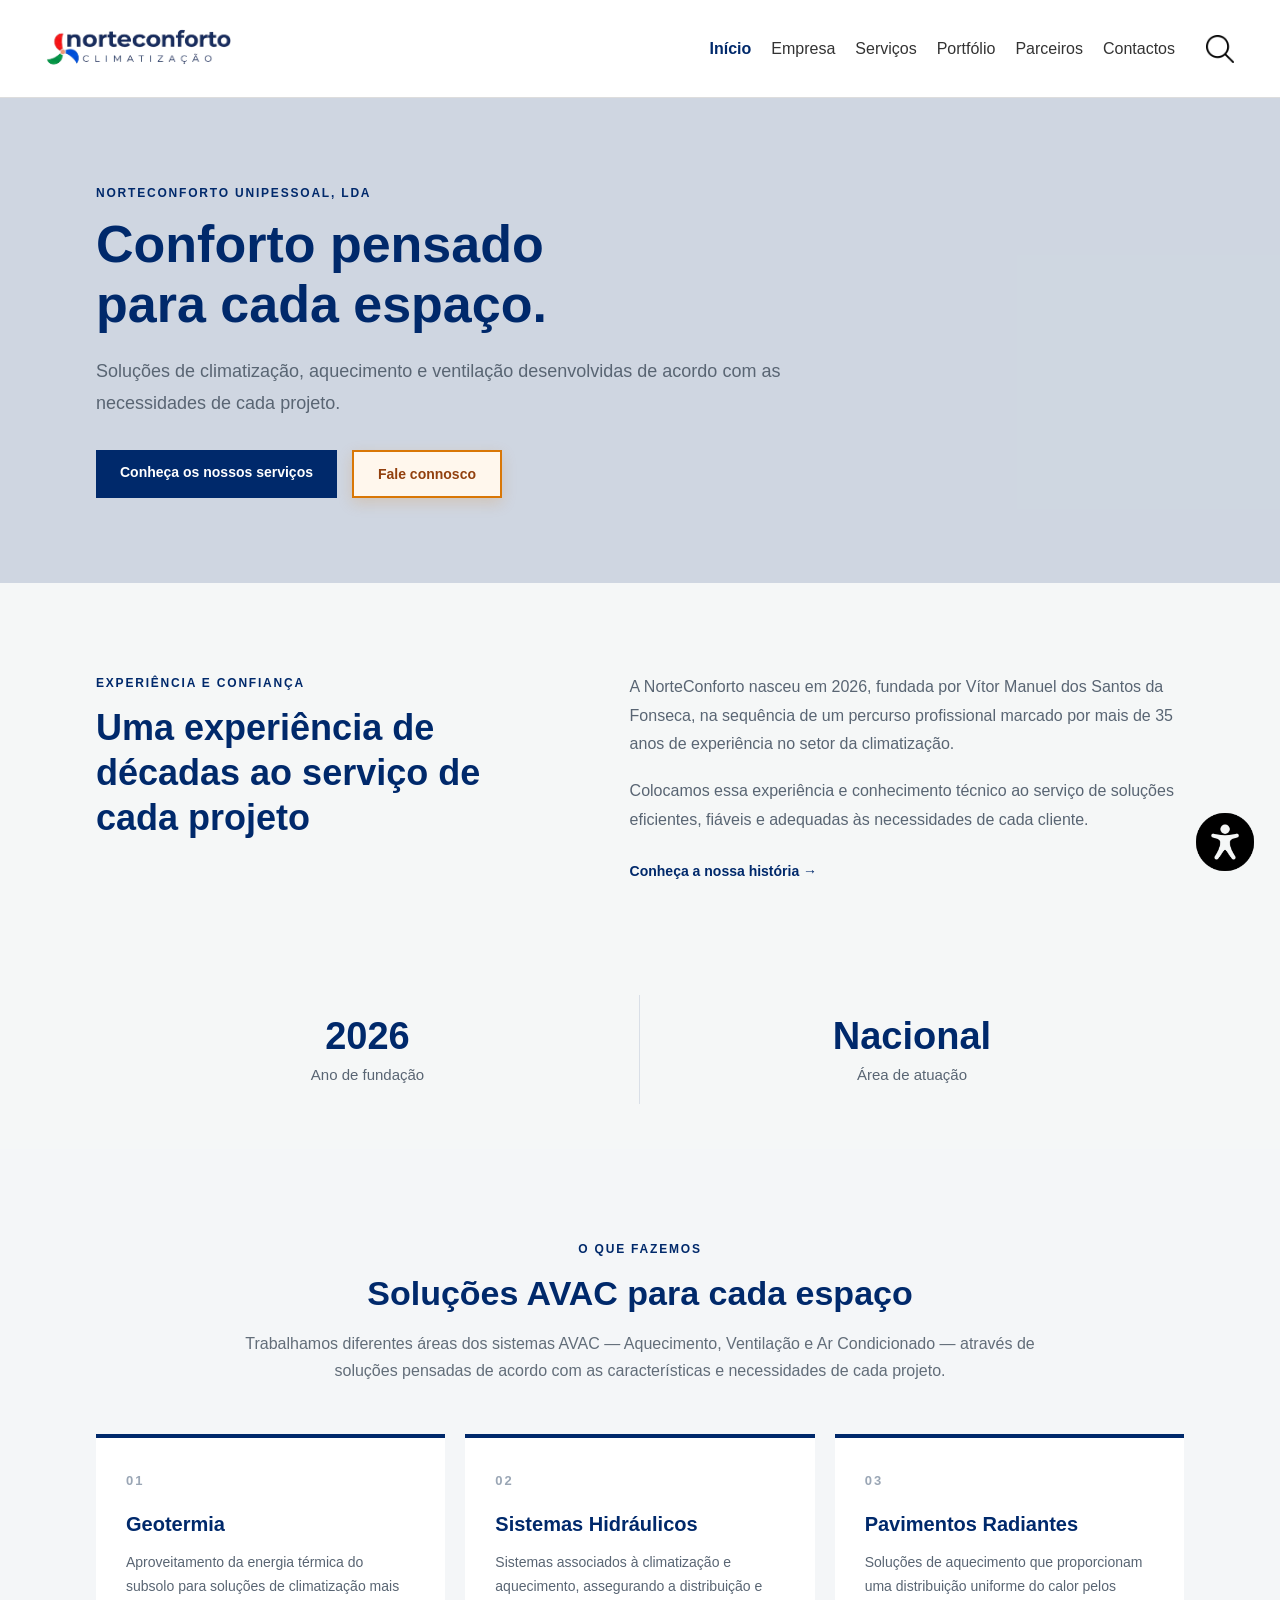
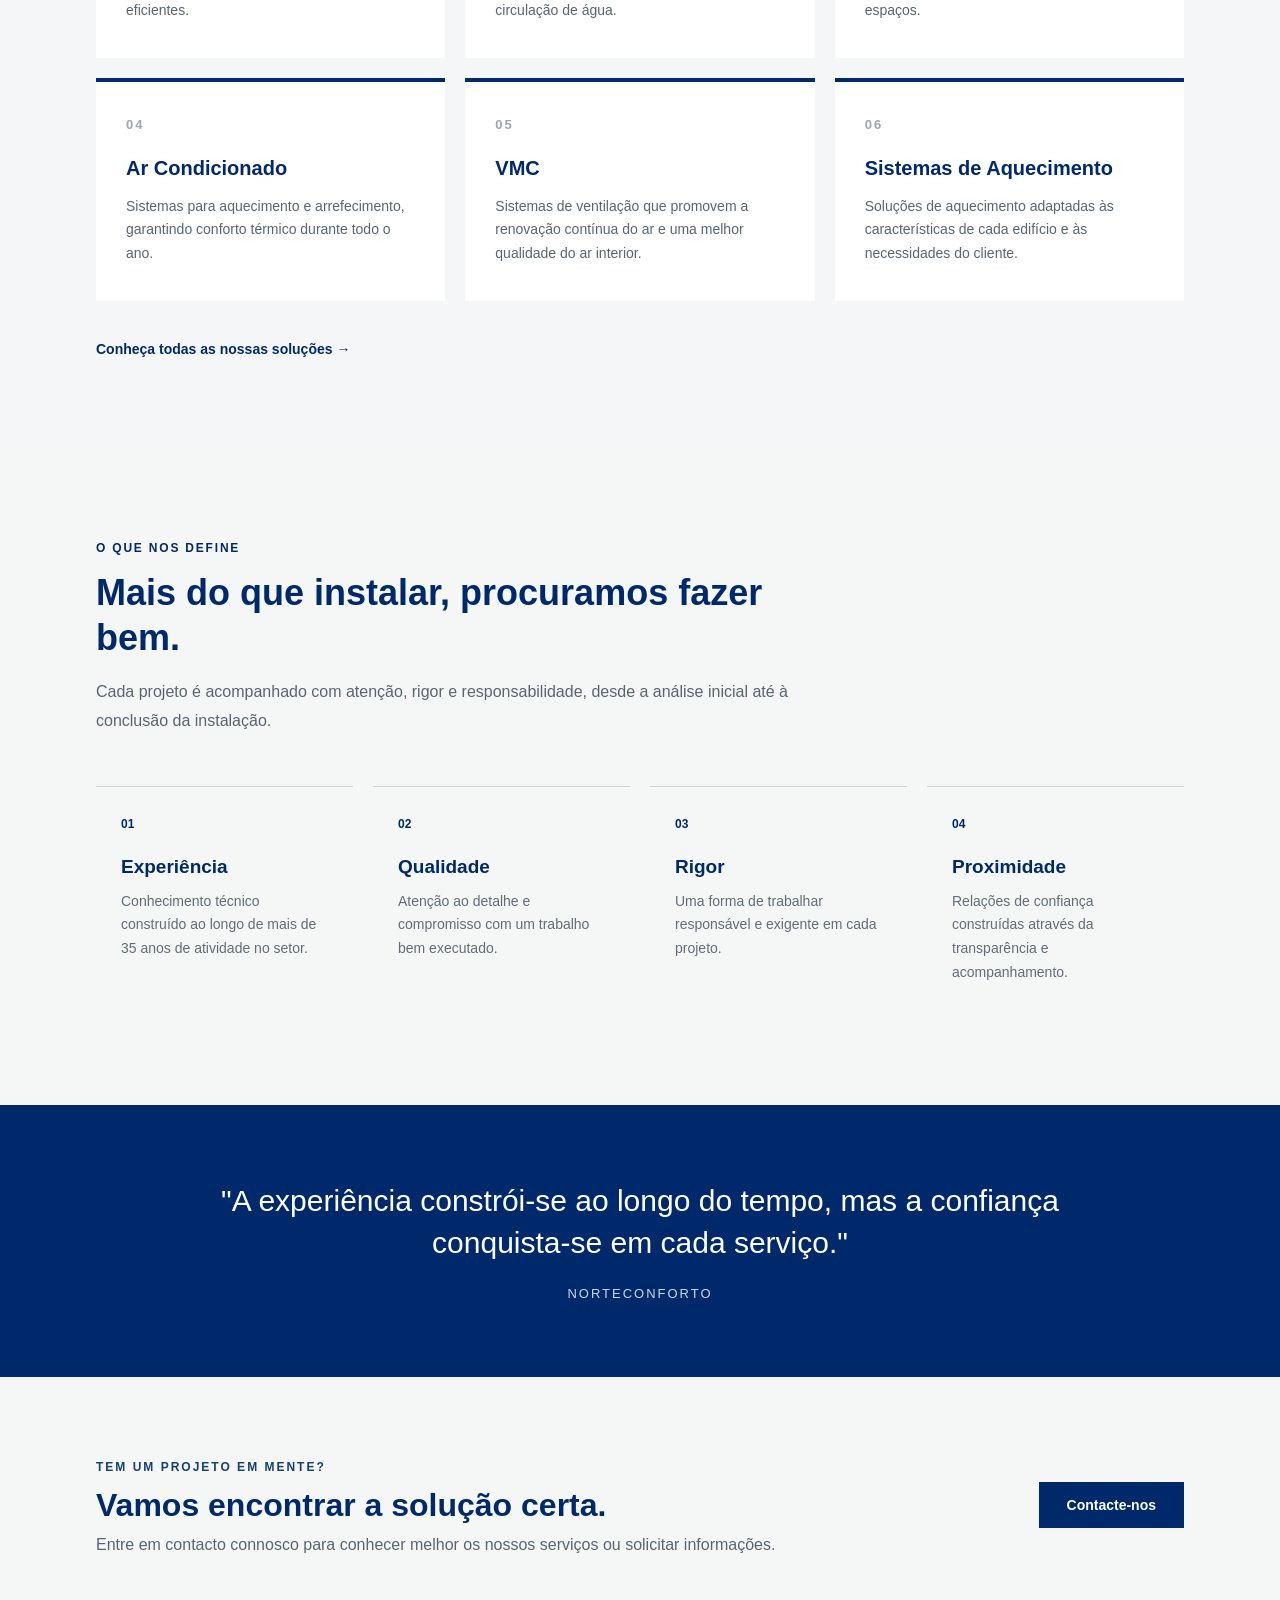
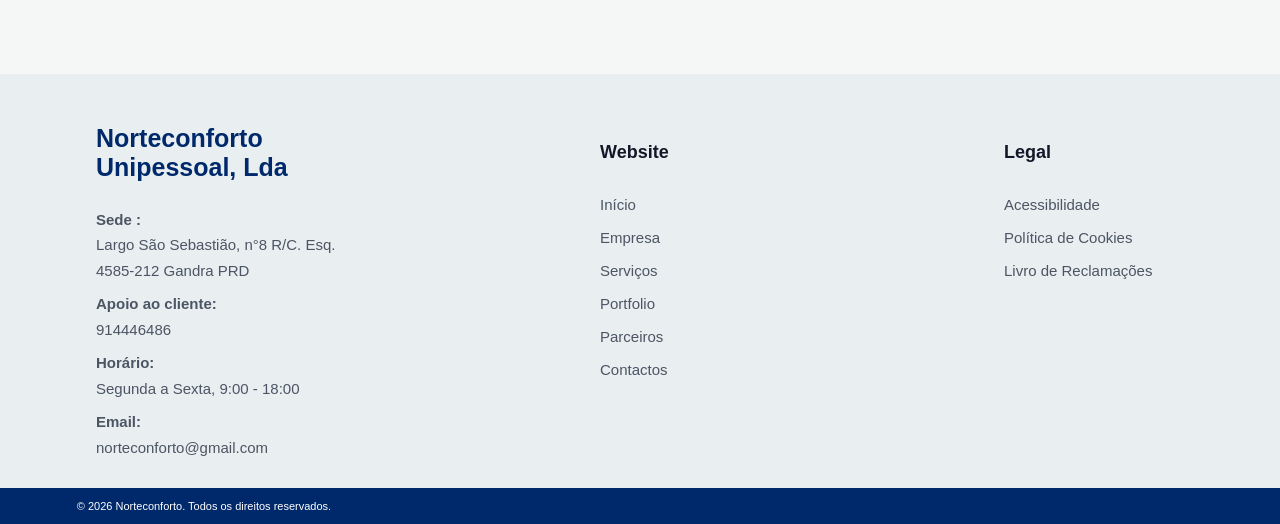
==== index.html @ 0444d723 "Add files via upload" ====
<!DOCTYPE html>
<html lang="pt">

<head>
    <meta charset="UTF-8">
    <meta name="viewport" content="width=device-width, initial-scale=1.0">

    <title>Norteconforto | Conforto pensado para cada espaço</title>

    <link rel="stylesheet" href="css/base.css">
    <link rel="stylesheet" href="css/index.css">
    <link rel="stylesheet" href="css/acessibilidade.css">
</head>

<body>

    <!-- HEADER -->
    <header>

        <div class="logo">
            <img
                src="img/logotipo.png"
                width="100"
                alt="Norteconforto"
            >
        </div>

        <nav>
            <a href="index.html" class="ativo">Início</a>
            <a href="html/empresa.html">Empresa</a>
            <a href="html/servicos.html">Serviços</a>
            <a href="html/portfolio.html">Portfólio</a>
            <a href="html/parceiros.html">Parceiros</a>
            <a href="html/contactos.html">Contactos</a>
        </nav>

    </header>


    <main>

        <!-- HERO -->
        <section class="hero-inicio">

            <div class="hero-inicio-texto scroll-reveal">

                <span class="inicio-etiqueta">
                    NORTECONFORTO UNIPESSOAL, LDA
                </span>

                <h1>
                    Conforto pensado<br>
                    para cada espaço.
                </h1>

                <p>
                    Soluções de climatização, aquecimento e ventilação
                    desenvolvidas de acordo com as necessidades de cada
                    projeto.
                </p>

                <div class="hero-botoes">

                    <a
                        href="html/servicos.html"
                        class="botao-principal"
                    >
                        Conheça os nossos serviços
                    </a>

                    <a
                        href="html/contactos.html"
                        class="botao-secundario"
                    >
                        Fale connosco
                    </a>

                </div>

            </div>

        </section>


        <!-- INTRODUÇÃO -->
        <section class="inicio-intro scroll-reveal">

            <div class="inicio-intro-label">

                <span class="inicio-etiqueta">
                    EXPERIÊNCIA E CONFIANÇA
                </span>

                <h2>
                    Uma experiência de décadas
                    ao serviço de cada projeto
                </h2>

            </div>

            <div class="inicio-intro-texto">

                <p>
                    A NorteConforto nasceu em 2026, fundada por Vítor Manuel
                    dos Santos da Fonseca, na sequência de um percurso
                    profissional marcado por mais de 35 anos de experiência
                    no setor da climatização.
                </p>

                <p>
                    Colocamos essa experiência e conhecimento técnico ao
                    serviço de soluções eficientes, fiáveis e adequadas
                    às necessidades de cada cliente.
                </p>

                <a
                    href="html/empresa.html"
                    class="link-seta"
                >
                    Conheça a nossa história →
                </a>

            </div>

        </section>


        <!-- NÚMEROS -->
        <section class="inicio-numeros">

            <div class="numero-inicio scroll-card scroll-delay-1">

                <strong>2026</strong>

                <span>
                    Ano de fundação
                </span>

            </div>


            <div class="numero-inicio scroll-card scroll-delay-2">

                <strong>Nacional</strong>

                <span>
                    Área de atuação
                </span>

            </div>

        </section>


        <!-- SERVIÇOS -->
        <section class="inicio-servicos">

            <div class="section-heading scroll-title">

                <span class="inicio-etiqueta">
                    O QUE FAZEMOS
                </span>

                <h2>
                    Soluções AVAC para cada espaço
                </h2>

                <p>
                    Trabalhamos diferentes áreas dos sistemas AVAC
                    — Aquecimento, Ventilação e Ar Condicionado —
                    através de soluções pensadas de acordo com as
                    características e necessidades de cada projeto.
                </p>

            </div>


            <div class="inicio-servicos-grid">


                <!-- 01 -->
                <article class="inicio-servico-card scroll-card">

                    <span>01</span>

                    <h3>
                        Geotermia
                    </h3>

                    <p>
                        Aproveitamento da energia térmica do subsolo
                        para soluções de climatização mais eficientes.
                    </p>

                </article>


                <!-- 02 -->
                <article class="inicio-servico-card scroll-card scroll-delay-1">

                    <span>02</span>

                    <h3>
                        Sistemas Hidráulicos
                    </h3>

                    <p>
                        Sistemas associados à climatização e aquecimento,
                        assegurando a distribuição e circulação de água.
                    </p>

                </article>


                <!-- 03 -->
                <article class="inicio-servico-card scroll-card scroll-delay-2">

                    <span>03</span>

                    <h3>
                        Pavimentos Radiantes
                    </h3>

                    <p>
                        Soluções de aquecimento que proporcionam uma
                        distribuição uniforme do calor pelos espaços.
                    </p>

                </article>


                <!-- 04 -->
                <article class="inicio-servico-card scroll-card scroll-delay-3">

                    <span>04</span>

                    <h3>
                        Ar Condicionado
                    </h3>

                    <p>
                        Sistemas para aquecimento e arrefecimento,
                        garantindo conforto térmico durante todo o ano.
                    </p>

                </article>


                <!-- 05 -->
                <article class="inicio-servico-card scroll-card scroll-delay-1">

                    <span>05</span>

                    <h3>
                        VMC
                    </h3>

                    <p>
                        Sistemas de ventilação que promovem a renovação
                        contínua do ar e uma melhor qualidade do ar interior.
                    </p>

                </article>


                <!-- 06 -->
                <article class="inicio-servico-card scroll-card scroll-delay-2">

                    <span>06</span>

                    <h3>
                        Sistemas de Aquecimento
                    </h3>

                    <p>
                        Soluções de aquecimento adaptadas às características
                        de cada edifício e às necessidades do cliente.
                    </p>

                </article>

            </div>


            <div class="inicio-servicos-link scroll-reveal">

                <a
                    href="html/servicos.html"
                    class="link-seta"
                >
                    Conheça todas as nossas soluções →
                </a>

            </div>

        </section>


        <!-- DIFERENCIAIS -->
        <section class="inicio-diferenciais">

            <div class="diferenciais-intro scroll-reveal">

                <span class="inicio-etiqueta">
                    O QUE NOS DEFINE
                </span>

                <h2>
                    Mais do que instalar,
                    procuramos fazer bem.
                </h2>

                <p>
                    Cada projeto é acompanhado com atenção, rigor e
                    responsabilidade, desde a análise inicial até à
                    conclusão da instalação.
                </p>

            </div>


            <div class="diferenciais-grid">


                <!-- 01 -->
                <article class="diferencial-card scroll-card">

                    <span>01</span>

                    <h3>
                        Experiência
                    </h3>

                    <p>
                        Conhecimento técnico construído ao longo de mais
                        de 35 anos de atividade no setor.
                    </p>

                </article>


                <!-- 02 -->
                <article class="diferencial-card scroll-card scroll-delay-1">

                    <span>02</span>

                    <h3>
                        Qualidade
                    </h3>

                    <p>
                        Atenção ao detalhe e compromisso com um trabalho
                        bem executado.
                    </p>

                </article>


                <!-- 03 -->
                <article class="diferencial-card scroll-card scroll-delay-2">

                    <span>03</span>

                    <h3>
                        Rigor
                    </h3>

                    <p>
                        Uma forma de trabalhar responsável e exigente
                        em cada projeto.
                    </p>

                </article>


                <!-- 04 -->
                <article class="diferencial-card scroll-card scroll-delay-3">

                    <span>04</span>

                    <h3>
                        Proximidade
                    </h3>

                    <p>
                        Relações de confiança construídas através da
                        transparência e acompanhamento.
                    </p>

                </article>

            </div>

        </section>


        <!-- FRASE DE DESTAQUE -->
        <section class="inicio-frase scroll-reveal">

            <p>
                "A experiência constrói-se ao longo do tempo,
                mas a confiança conquista-se em cada serviço."
            </p>

            <span>
                NORTECONFORTO
            </span>

        </section>


        <!-- CTA -->
        <section class="inicio-cta scroll-reveal">

            <div>

                <span>
                    TEM UM PROJETO EM MENTE?
                </span>

                <h2>
                    Vamos encontrar a solução certa.
                </h2>

                <p>
                    Entre em contacto connosco para conhecer melhor
                    os nossos serviços ou solicitar informações.
                </p>

            </div>

            <a href="html/contactos.html">
                Contacte-nos
            </a>

        </section>

    </main>


    <!-- FOOTER -->
<footer class="footer">
        <div class="footer-top">
            <div class="footer-info">
                <h2>Norteconforto Unipessoal, Lda </h2>
                <p>
                    <strong>Sede :</strong><br />Largo São Sebastião, n°8 R/C. Esq. 4585-212 Gandra PRD
                </p>
                <p><strong>Apoio ao cliente:</strong><br />914446486</p>
                <p><strong>Horário:</strong><br />Segunda a Sexta, 9:00 - 18:00</p>
                <p><strong>Email:</strong><br />norteconforto@gmail.com</p>
            </div>

            <div class="footer-links">
                <h3>Website</h3>
                <a href="../index.html">Início</a>
                <a href="../html/empresa.html">Empresa</a>
                <a href="../html/servicos.html">Serviços</a>
                <a href="../html/portfolio.html">Portfolio</a>
                <a href="../html/parceiros.html">Parceiros</a>
                <a href="../html/contactos.html">Contactos</a>
            </div>

            <div class="footer-links">
                <h3>Legal</h3>
                <a href="../html/acessibilidade.html">Acessibilidade</a>
                <a href="../html/politica_cookies.html">Política de Cookies</a>
                <a href="https://www.livroreclamacoes.pt">Livro de Reclamações</a>
            </div>
        </div>

        <div class="footer-bottom">
            <p>© 2026 Norteconforto. Todos os direitos reservados.</p>
        </div>
    </footer>

    <script src="js/acessibilidade.js"></script>


    <!-- ANIMAÇÕES -->
    <script>

        document.addEventListener("DOMContentLoaded", function () {

            const elementos = document.querySelectorAll(
                ".scroll-reveal, .scroll-title, .scroll-card"
            );

            const observer = new IntersectionObserver(
                function (entries, observer) {

                    entries.forEach(function (entry) {

                        if (entry.isIntersecting) {

                            entry.target.classList.add("active");

                            observer.unobserve(entry.target);

                        }

                    });

                },
                {
                    threshold: 0.15,
                    rootMargin: "0px 0px -50px 0px"
                }
            );


            elementos.forEach(function (elemento) {
                observer.observe(elemento);
            });

        });

    </script>

</body>

</html>
---- css/base.css ----
/* body */

body {
  margin: 0;
  font-family: Arial, sans-serif;
  background-color: #f5f7f7;
  color: #333;
  transition: background-color 0.25s ease, color 0.25s ease;
}

/* header */

header {
  display: flex;
  justify-content: space-between;
  align-items: center;
  padding: 15px 40px;
  background-color: #fff;
  border-bottom: 1px solid #ddd;
}
header nav {
  display: flex;
  align-items: center;
}

/* garante espaçamento igual entre links */
header nav a {
  margin: 0 10px;
}

/* botão da lupa */
#searchHeaderBtn {
  margin-left: 10px;
  background: transparent;
  border: none;
  cursor: pointer;

  display: flex;
  align-items: center;
  justify-content: center;
}

#searchHeaderBtn img {
  width: 20px;
  height: 20px;
}
#searchModal {
  box-sizing: border-box;
}

#searchInput,
#searchBtn {
  box-sizing: border-box;
}

/* logo */

.logo img {
  width: 200px;
}

/* navegacao */

nav a {
  margin: 0 10px;
  text-decoration: none;
  color: #333;
}

/* pagina ativa */

.ativo {
  font-weight: bold;
  color: #00296B;
}




/* hero */

.hero {
  display: flex;
  justify-content: space-between;
  align-items: center;
  padding: 60px;
  background-color: #00296b28;
}

/* texto hero */

.hero-text {
  max-width: 500px;
  color: #00296B;

}

.hero {
  color: #00296B;
}



/* botao outline */

button.outline {
  background-color: #fff;
  color: #1E5A8A;
  border: 1px solid #1E5A8A;
}

a.outline {
  display: inline-block;
  padding: 10px 15px;
  margin-right: 10px;
  border-radius: 5px;
  background-color: #153f70;
  color: #ffffff;
  border: 1px solid #1E5A8A;
  text-decoration: none;
  cursor: pointer;
}

a.outline:hover {
  background-color: #1e598a69;
  color: #fff;
}

/* footer */

.footer {
  background: #1e598a0e;
  font-family: Arial, sans-serif;
  margin-top: 40px;
  
}

.footer-top {
  width: 85%;
  max-width: 1200px;
  margin: auto;
  padding: 20px 0;
  
  display: flex;
   min-height: 300px;
   padding-top: 50px;
  justify-content: space-between;
  align-items: flex-start;
  gap: 40px;
}

.footer-info {
  
  max-width: 280px;
}

.footer-info h2 {
  color: #00296B;
  font-size: 25px;
  font-weight: 700;
  margin: 0 0 25px;
}

.footer-info p {
    font-size: 15px;
  line-height: 1.7;
  margin: 8px 0;
  color: #4b5563;
}

/* links footer */

.footer-links {
  min-width: 180px;
}

.footer-links h3 {
  font-size: 18px;
  margin-bottom: 25px;
  color: #111827;
  font-weight: bold;
  text-align: left;
}

.footer-links a {
  display: block;
  text-decoration: none;
  text-align: left;
  color: #4b5563;
  font-size: 15px;
 line-height: 2.2;

  transition: .2s;
}

.footer-links a:hover {
  color: #00296B;
}



/* footer inferior */

.footer-bottom {
  background: #00296B;
  color: white;
  padding: 12px 6%;
  display: flex;
  justify-content: space-between;
  align-items: center;
}

.footer-bottom p {
  font-size: 11px;
  margin: 0;
}

/* Tema escuro global */

body.dark-mode {
  background-color: #101820;
  color: #e7eef4;
}

body.dark-mode header {
  background-color: #15232e;
  border-bottom-color: #2b4050;
}

body.dark-mode nav a {
  color: #d6e2ea;
}

body.dark-mode nav a:hover,
body.dark-mode nav a.ativo,
body.dark-mode .ativo {
  color: #67b8e8;
}

body.dark-mode .footer {
  background-color: #15232e;
}

body.dark-mode .footer-info h2,
body.dark-mode .footer-links h3 {
  color: #f4f8fb;
}

body.dark-mode .footer-info p,
body.dark-mode .footer-links a {
  color: #b9c9d4;
}

body.dark-mode .footer-links a:hover {
  color: #67b8e8;
}

body.dark-mode .footer-bottom {
  background-color: #0b1218;
}
---- css/index.css ----
/* =========================================================
   PÁGINA INICIAL
   ========================================================= */


/* =========================================================
   HERO
   ========================================================= */

.hero-inicio {
    background-color: #00296b28;
    padding: 85px 0;
}

.hero-inicio-texto {
    width: 85%;
    max-width: 1200px;
    margin: 0 auto;
}

.inicio-etiqueta {
    display: inline-block;
    color: #00296B;
    font-size: 12px;
    font-weight: 700;
    letter-spacing: 1.8px;
    margin-bottom: 15px;
}

.hero-inicio h1 {
    margin: 0 0 20px;
    color: #00296B;
    font-size: 52px;
    line-height: 1.15;
    font-weight: 700;
}

.hero-inicio p {
    max-width: 760px;
    margin: 0;
    color: #596573;
    font-size: 18px;
    line-height: 1.8;
}


/* =========================================================
   BOTÕES HERO
   ========================================================= */

.hero-botoes {
    display: flex;
    gap: 15px;
    margin-top: 30px;
}

.hero-botoes a {
    padding: 14px 24px;
    text-decoration: none;
    font-size: 14px;
    font-weight: 600;
    transition: 0.3s ease;
}

.botao-principal {
    background-color: #00296B;
    color: #ffffff;
}

.botao-principal:hover {
    background-color: #153f70;
    transform: translateY(-2px);
}

.botao-secundario {
    border: 2px solid #d97706;
    color: #92400e;
    background-color: #fff7ed;
    box-shadow: 0 5px 14px rgba(217, 119, 6, 0.18);
    font-weight: 700;
}

.botao-secundario:hover {
    background-color: #d97706;
    color: #ffffff;
    border-color: #d97706;
    transform: translateY(-2px);
}

.botao-secundario:focus-visible {
    outline: 3px solid #fbbf24;
    outline-offset: 3px;
}


/* =========================================================
   INTRODUÇÃO
   ========================================================= */

.inicio-intro {
    width: 85%;
    max-width: 1200px;
    margin: 0 auto;
    padding: 90px 0 70px;

    display: grid;
    grid-template-columns: 0.9fr 1.1fr;
    gap: 80px;
}

.inicio-intro h2 {
    margin: 0;
    color: #00296B;
    font-size: 36px;
    line-height: 1.25;
}

.inicio-intro-texto p {
    margin: 0 0 18px;
    color: #596573;
    font-size: 16px;
    line-height: 1.8;
}


/* =========================================================
   LINKS
   ========================================================= */

.link-seta {
    display: inline-block;
    margin-top: 10px;
    color: #00296B;
    text-decoration: none;
    font-size: 14px;
    font-weight: 700;
}

.link-seta:hover {
    color: #153f70;
}


/* =========================================================
   NÚMEROS
   ========================================================= */

.inicio-numeros {
    max-width: 1200px;
    width: 85%;
    margin: 0 auto;
    padding: 45px 0;

    display: grid;
    grid-template-columns: repeat(2, 1fr);
}

.numero-inicio {
    text-align: center;
    padding: 20px;
    border-right: 1px solid #d9dfe7;
}

.numero-inicio:last-child {
    border-right: none;
}

.numero-inicio strong {
    display: block;
    color: #00296B;
    font-size: 38px;
    margin-bottom: 8px;
}

.numero-inicio span {
    color: #596573;
    font-size: 15px;
}


/* =========================================================
   SERVIÇOS
   ========================================================= */

.inicio-servicos {
    padding: 90px 7.5%;
    background-color: #f4f6f8;
}


/* Título da secção */

.section-heading {
    max-width: 850px;
    margin: 0 auto 50px;
    text-align: center;
}

.section-heading h2 {
    margin: 0 0 15px;
    color: #00296B;
    font-size: 34px;
    line-height: 1.3;
}

.section-heading p {
    margin: 0;
    color: #626d79;
    font-size: 16px;
    line-height: 1.7;
}

.section-heading strong {
    color: #00296B;
    font-weight: 700;
}


/* Grelha */

.inicio-servicos-grid {
    max-width: 1200px;
    margin: 0 auto;

    display: grid;
    grid-template-columns: repeat(3, 1fr);
    gap: 20px;
}


/* Cartões */

.inicio-servico-card {
    padding: 35px 30px;
    background-color: #ffffff;
    border-top: 4px solid #00296B;

    transition:
        transform 0.3s ease,
        box-shadow 0.3s ease;
}

.inicio-servico-card:hover {
    transform: translateY(-5px);
    box-shadow: 0 12px 30px rgba(0, 41, 107, 0.08);
}

.inicio-servico-card > span {
    display: block;
    margin-bottom: 25px;

    color: #9aa6b5;
    font-size: 13px;
    font-weight: 700;
    letter-spacing: 2px;
}

.inicio-servico-card h3 {
    margin: 0 0 15px;

    color: #00296B;
    font-size: 20px;
}

.inicio-servico-card p {
    margin: 0;

    color: #596573;
    font-size: 14px;
    line-height: 1.7;
}


/* Link */

.inicio-servicos-link {
    max-width: 1200px;
    margin: 30px auto 0;
}


/* =========================================================
   DIFERENCIAIS
   ========================================================= */

.inicio-diferenciais {
    width: 85%;
    max-width: 1200px;
    margin: 0 auto;
    padding: 90px 0;
}

.diferenciais-intro {
    max-width: 700px;
    margin-bottom: 50px;
}

.diferenciais-intro h2 {
    margin: 0 0 18px;

    color: #00296B;
    font-size: 36px;
    line-height: 1.25;
}

.diferenciais-intro p {
    margin: 0;

    color: #596573;
    font-size: 16px;
    line-height: 1.8;
}

.diferenciais-grid {
    display: grid;
    grid-template-columns: repeat(4, 1fr);
    gap: 20px;
}

.diferencial-card {
    padding: 30px 25px;

    border-top: 1px solid #ccd3d9;

    transition:
        transform 0.3s ease,
        border-color 0.3s ease;
}

.diferencial-card:hover {
    transform: translateY(-5px);
    border-top-color: #00296B;
}

.diferencial-card > span {
    display: block;
    margin-bottom: 25px;

    color: #00296B;
    font-size: 12px;
    font-weight: 700;
}

.diferencial-card h3 {
    margin: 0 0 12px;

    color: #00296B;
    font-size: 19px;
}

.diferencial-card p {
    margin: 0;

    color: #626d79;
    font-size: 14px;
    line-height: 1.7;
}


/* =========================================================
   FRASE
   ========================================================= */

.inicio-frase {
    padding: 75px 30px;

    background-color: #00296B;
    text-align: center;
}

.inicio-frase p {
    max-width: 900px;
    margin: 0 auto 20px;

    color: #ffffff;
    font-size: 30px;
    line-height: 1.4;
    font-weight: 500;
}

.inicio-frase span {
    color: #cbd7e8;
    font-size: 13px;
    letter-spacing: 2px;
}


/* =========================================================
   CTA
   ========================================================= */

.inicio-cta {
    width: 85%;
    max-width: 1200px;
    margin: 0 auto;
    padding: 80px 0;

    display: flex;
    justify-content: space-between;
    align-items: center;
    gap: 40px;
}

.inicio-cta > div span {
    color: #153f70;
    font-size: 12px;
    font-weight: 700;
    letter-spacing: 2px;
}

.inicio-cta h2 {
    margin: 12px 0;

    color: #00296B;
    font-size: 32px;
}

.inicio-cta p {
    margin: 0;

    color: #596573;
    font-size: 16px;
}

.inicio-cta > a {
    flex-shrink: 0;

    padding: 15px 28px;

    background-color: #00296B;
    color: #ffffff;

    text-decoration: none;
    font-size: 14px;
    font-weight: 600;

    transition: 0.3s ease;
}

.inicio-cta > a:hover {
    background-color: #153f70;
    transform: translateY(-2px);
}


/* =========================================================
   ANIMAÇÕES
   ========================================================= */

.scroll-reveal {
    opacity: 0;
    transform: translateY(35px);

    transition:
        opacity 0.8s ease,
        transform 0.8s ease;
}

.scroll-reveal.active {
    opacity: 1;
    transform: translateY(0);
}


.scroll-title {
    opacity: 0;
    transform: translateY(25px);

    transition:
        opacity 0.9s ease,
        transform 0.9s cubic-bezier(0.22, 1, 0.36, 1);
}

.scroll-title.active {
    opacity: 1;
    transform: translateY(0);
}


.scroll-card {
    opacity: 0;
    transform: translateY(30px);

    transition:
        opacity 0.7s ease,
        transform 0.7s cubic-bezier(0.22, 1, 0.36, 1);
}

.scroll-card.active {
    opacity: 1;
    transform: translateY(0);
}


.scroll-delay-1 {
    transition-delay: 0.1s;
}

.scroll-delay-2 {
    transition-delay: 0.2s;
}

.scroll-delay-3 {
    transition-delay: 0.3s;
}


/* =========================================================
   RESPONSIVO
   ========================================================= */

@media (max-width: 1000px) {

    .inicio-servicos-grid {
        grid-template-columns: repeat(2, 1fr);
    }

    .diferenciais-grid {
        grid-template-columns: repeat(2, 1fr);
    }

    .inicio-intro {
        grid-template-columns: 1fr;
        gap: 35px;
    }

}


@media (max-width: 700px) {

    .hero-inicio {
        padding: 60px 0;
    }


    .hero-inicio-texto,
    .inicio-intro,
    .inicio-numeros,
    .inicio-diferenciais,
    .inicio-cta {
        width: 90%;
    }


    .hero-inicio h1 {
        font-size: 38px;
    }

    .hero-inicio p {
        font-size: 16px;
    }


    .hero-botoes {
        flex-direction: column;
        align-items: flex-start;
    }


    .inicio-intro {
        padding: 65px 0;
    }


    .inicio-intro h2,
    .diferenciais-intro h2 {
        font-size: 28px;
    }


    .inicio-numeros {
        grid-template-columns: 1fr;
        gap: 10px;
    }


    .numero-inicio {
        border-right: none;
        border-bottom: 1px solid #d9dfe7;
    }

    .numero-inicio:last-child {
        border-bottom: none;
    }


    .inicio-servicos {
        padding: 65px 5%;
    }


    .inicio-servicos-grid,
    .diferenciais-grid {
        grid-template-columns: 1fr;
    }


    .inicio-frase p {
        font-size: 23px;
    }


    .inicio-cta {
        padding: 65px 0;

        flex-direction: column;
        align-items: flex-start;
    }


    .inicio-cta h2 {
        font-size: 27px;
    }

}
---- css/acessibilidade.css ----
/* BOTÃO FLUTUANTE */
#acBtn{
position:fixed;
right:20px;
bottom:20px;

background:transparent;
border:none;

width:auto;
height:auto;

cursor:pointer;
z-index:99999;
padding:0;
}

/* OVERLAY */
#acOverlay{
display:none;
position:fixed;
inset:0;
background:rgba(0,0,0,.45);
z-index:99998;
}
#acBtn img{

width: 70px;
height:70px;

object-fit:contain;

}
/* PAINEL */
#acPanel {

    display: none;

    position: fixed;

    top: 0;
    right: 0;

    width: 420px;
    height: 100vh;

    background: #fff;

    padding: 20px;

    overflow-y: auto;
    overflow-x: hidden;

    z-index: 99999;

    box-shadow: -5px 0 20px rgba(0,0,0,.15);

    border-radius: 0;

    box-sizing: border-box;

}
#acPanel h2{
margin:0 0 25px;
font-size:24px;
}

.acTitulo{
font-size:16px;
font-weight:700;
margin:25px 0 15px;
}

.acCard{
border:1px solid #ddd;
padding:20px;
border-radius:15px;
}

.acLeitor{
display:flex;
align-items:center;
gap:15px;
}

.acIcon{
width:36px;
height:36px;
border-radius:50%;
display:flex;
align-items:center;
justify-content:center;
cursor:pointer;
font-size:16px;
color:#153f70;
}

#acProgress{
flex:1;
height:10px;
background:#ddd;
border-radius:10px;
overflow:hidden;
cursor:pointer;
}

#acProgressBar{
height:100%;
width:0%;
background:#153f70;
}

#acTempo{
font-size:14px;
min-width:60px;
}

#acClose{
font-size:22px;
cursor:pointer;
color:#153f70;
font-weight:bold;
}

#acSlider{
width:100%;
margin:20px 0;
}

.acZoomBtns{
display:flex;
gap:10px;
}

.acZoomBtns button{
flex:1;
padding:10px;
border:none;
background:#f1edf4;
border-radius:10px;
cursor:pointer;
font-size:16px;
}

.acCor{
display:grid;
grid-template-columns:1fr 1fr;
gap:20px;
}

.acCor button{
padding:14px;
border:1px solid #ddd;
background:#fff;
border-radius:12px;
font-size:15px;
cursor:pointer;
}

#acResetAll{
width:100%;
margin-top:20px;
padding:12px;
border:none;
background:#153f70;
color:white;
font-size:16px;
border-radius:12px;
cursor:pointer;
}
.acIcon img{

width:30px;
height:30px;

object-fit:contain;

pointer-events:none;

}
.acHeader{

display:flex;

justify-content:space-between;

align-items:center;

margin-bottom:16px;

}

.acHeader h2{

margin:0;

font-size:16px;

font-weight:700;

}

#acFecharPainel{

font-size:28px;

cursor:pointer;

width:40px;
height:40px;

display:flex;
align-items:center;
justify-content:center;

border-radius:50%;

transition:.2s;

}

#acFecharPainel:hover{

background:#eee;

}
/* ==========================================
   BOTÃO NO HEADER
========================================== */

#searchHeaderBtn {
  background: transparent;
  border: none;
  cursor: pointer;
  margin-left: 15px;
  display: flex;
  align-items: center;
}

#searchHeaderBtn img {
  width: 28px;
  height: 28px;
}

/* ==========================================
   OVERLAY
========================================== */

#searchOverlay {
  display: none;
  position: fixed;
  inset: 0;
  background: rgba(0,0,0,0.5);
  z-index: 99998;
}

/* ==========================================
   MODAL
========================================== */

#searchModal {
  display: none;
  position: fixed;
  top: 50%;
  left: 50%;
  transform: translate(-50%, -50%);
  width: 90%;
  max-width: 600px;
  background: #fff;
  padding: 20px;
  border-radius: 15px;
  z-index: 99999;
  box-shadow: 0 10px 30px rgba(0,0,0,0.2);
}

/* HEADER MODAL */
.searchHeader {
  display: flex;
  justify-content: space-between;
  align-items: center;
}


/* INPUT */
#searchInput {
  width: 100%;
  padding: 12px;
  margin: 15px 0;
  border: 1px solid #ccc;
  border-radius: 8px;
}

/* BUTTON */
#searchBtn {
  width: 100%;
  padding: 12px;
  background: #153f70;
  color: white;
  border: none;
  border-radius: 8px;
  cursor: pointer;
}

/* RESULTADOS */
.searchItem {
  padding: 15px;
  border: 1px solid #ddd;
  border-radius: 10px;
  margin-top: 10px;
  cursor: pointer;
}

.searchItem:hover {
  background: #f5f5f5;
}

/* FECHAR */
#closeSearch {
  font-size: 22px;
  cursor: pointer;
}

/* DESTAQUE */
.mark {
  background: #153f706d;
  padding: 2px 4px;
  border-radius: 4px;
  font-weight: bold;
}

#searchResults {
  max-height: 300px;
  overflow-y: auto;
  margin-top: 15px;

  /* importante para scroll suave */
  scrollbar-width: thin;
}

/* ==========================================
   TEMA ESCURO GLOBAL
========================================== */

body.dark-mode {
  background-color: #101820 !important;
  color: #e7eef4 !important;
}

body.dark-mode main,
body.dark-mode .servicos-intro,
body.dark-mode .empresa-historia,
body.dark-mode .missao-visao,
body.dark-mode .contactos-container,
body.dark-mode .acessibilidade-container {
  background-color: #101820 !important;
}

body.dark-mode .hero-inicio,
body.dark-mode .hero-empresa,
body.dark-mode .hero-servicos,
body.dark-mode .hero-contactos,
body.dark-mode .hero-portfolio,
body.dark-mode .hero-parceiros,
body.dark-mode .hero-acessibilidade {
  background-color: #1a3344 !important;
}

body.dark-mode h1,
body.dark-mode h2,
body.dark-mode h3,
body.dark-mode .hero-text-portfolio,
body.dark-mode .hero-text-parceiros,
body.dark-mode .hero-text-acessibilidade,
body.dark-mode .hero-text-empresa,
body.dark-mode .hero-text-servicos,
body.dark-mode .hero-text-contactos {
  color: #f4f8fb !important;
}

body.dark-mode p,
body.dark-mode .empresa-texto,
body.dark-mode .info-item p,
body.dark-mode .hero-text-portfolio p,
body.dark-mode .hero-text-parceiros p,
body.dark-mode .hero-text-acessibilidade p,
body.dark-mode .hero-text-empresa p,
body.dark-mode .hero-text-servicos p,
body.dark-mode .hero-text-contactos p {
  color: #b9c9d4 !important;
}

body.dark-mode .inicio-etiqueta,
body.dark-mode .empresa-etiqueta,
body.dark-mode .servicos-etiqueta,
body.dark-mode .hero-empresa-etiqueta,
body.dark-mode .hero-contactos-etiqueta,
body.dark-mode .hero-text-acessibilidade h1,
body.dark-mode .hero-text-portfolio h1,
body.dark-mode .hero-text-parceiros h1,
body.dark-mode .section-heading strong,
body.dark-mode .link-seta,
body.dark-mode .card-numero,
body.dark-mode .processo-numero,
body.dark-mode .servico-numero,
body.dark-mode .diferencial-card > span,
body.dark-mode .inicio-servico-card > span,
body.dark-mode .valor-card span {
  color: #67b8e8 !important;
}

body.dark-mode .inicio-servicos,
body.dark-mode .empresa-valores {
  background-color: #172630 !important;
}

body.dark-mode .numero-inicio,
body.dark-mode .diferencial-card,
body.dark-mode .processo-item,
body.dark-mode .empresa-historia {
  border-color: #304653 !important;
}

body.dark-mode .inicio-servico-card,
body.dark-mode .missao-visao-card,
body.dark-mode .valor-card,
body.dark-mode .servico-card,
body.dark-mode .intro-card,
body.dark-mode .abrir-painel,
body.dark-mode .contacto-acessibilidade,
body.dark-mode .card {
  background-color: #1b2b36 !important;
  color: #e7eef4 !important;
  box-shadow: 0 12px 30px rgba(0, 0, 0, 0.2);
}

body.dark-mode .inicio-servico-card,
body.dark-mode .servico-card {
  border-top-color: #4da7d6 !important;
}

body.dark-mode .citacao {
  background-color: #1a3344 !important;
  border-left-color: #4da7d6 !important;
  color: #dcecf5 !important;
}

body.dark-mode .servico-card:hover,
body.dark-mode .servico-card.aberto,
body.dark-mode .inicio-servico-card:hover,
body.dark-mode .valor-card:hover {
  background-color: #223b4a !important;
}

body.dark-mode .servico-titulo,
body.dark-mode .inicio-servico-card h3,
body.dark-mode .diferencial-card h3,
body.dark-mode .valor-card h3,
body.dark-mode .processo-item h3,
body.dark-mode .dados-contacto h2,
body.dark-mode .info-item strong {
  color: #f4f8fb !important;
}

body.dark-mode .servico-icon {
  border-color: #48616f !important;
  color: #dcecf5 !important;
}

body.dark-mode .servico-card.aberto .servico-icon {
  background-color: #347da8 !important;
  color: #ffffff !important;
}

body.dark-mode .servico-detalhe {
  border-top-color: #405865 !important;
  color: #8ed0f1 !important;
}

body.dark-mode .empresa-cta,
body.dark-mode .inicio-cta,
body.dark-mode .servicos-processo {
  background-color: #101820 !important;
}

body.dark-mode .empresa-cta > a,
body.dark-mode .inicio-cta > a,
body.dark-mode .abrir-painel button {
  background-color: #347da8 !important;
  color: #ffffff !important;
}

body.dark-mode .empresa-cta > a:hover,
body.dark-mode .inicio-cta > a:hover,
body.dark-mode .abrir-painel button:hover {
  background-color: #4da7d6 !important;
}

/* Painel de acessibilidade e pesquisa */

body.dark-mode #acPanel,
body.dark-mode #searchModal {
  background-color: #172630 !important;
  color: #e7eef4 !important;
}

body.dark-mode .acCard,
body.dark-mode #searchInput,
body.dark-mode .searchItem {
  background-color: #1b2b36 !important;
  border-color: #405865 !important;
  color: #e7eef4 !important;
}

body.dark-mode .acTitulo,
body.dark-mode #acPanel h2,
body.dark-mode .searchHeader,
body.dark-mode #closeSearch {
  color: #f4f8fb !important;
}

body.dark-mode .acCor button,
body.dark-mode .acZoomBtns button {
  background-color: #223b4a !important;
  border-color: #48616f !important;
  color: #e7eef4 !important;
}

body.dark-mode #acResetAll,
body.dark-mode #searchBtn {
  background-color: #347da8 !important;
}

body.dark-mode #acFecharPainel:hover,
body.dark-mode .searchItem:hover {
  background-color: #294656 !important;
}

@media (prefers-reduced-motion: reduce) {
  body,
  body * {
    transition-duration: 0.01ms !important;
  }
}
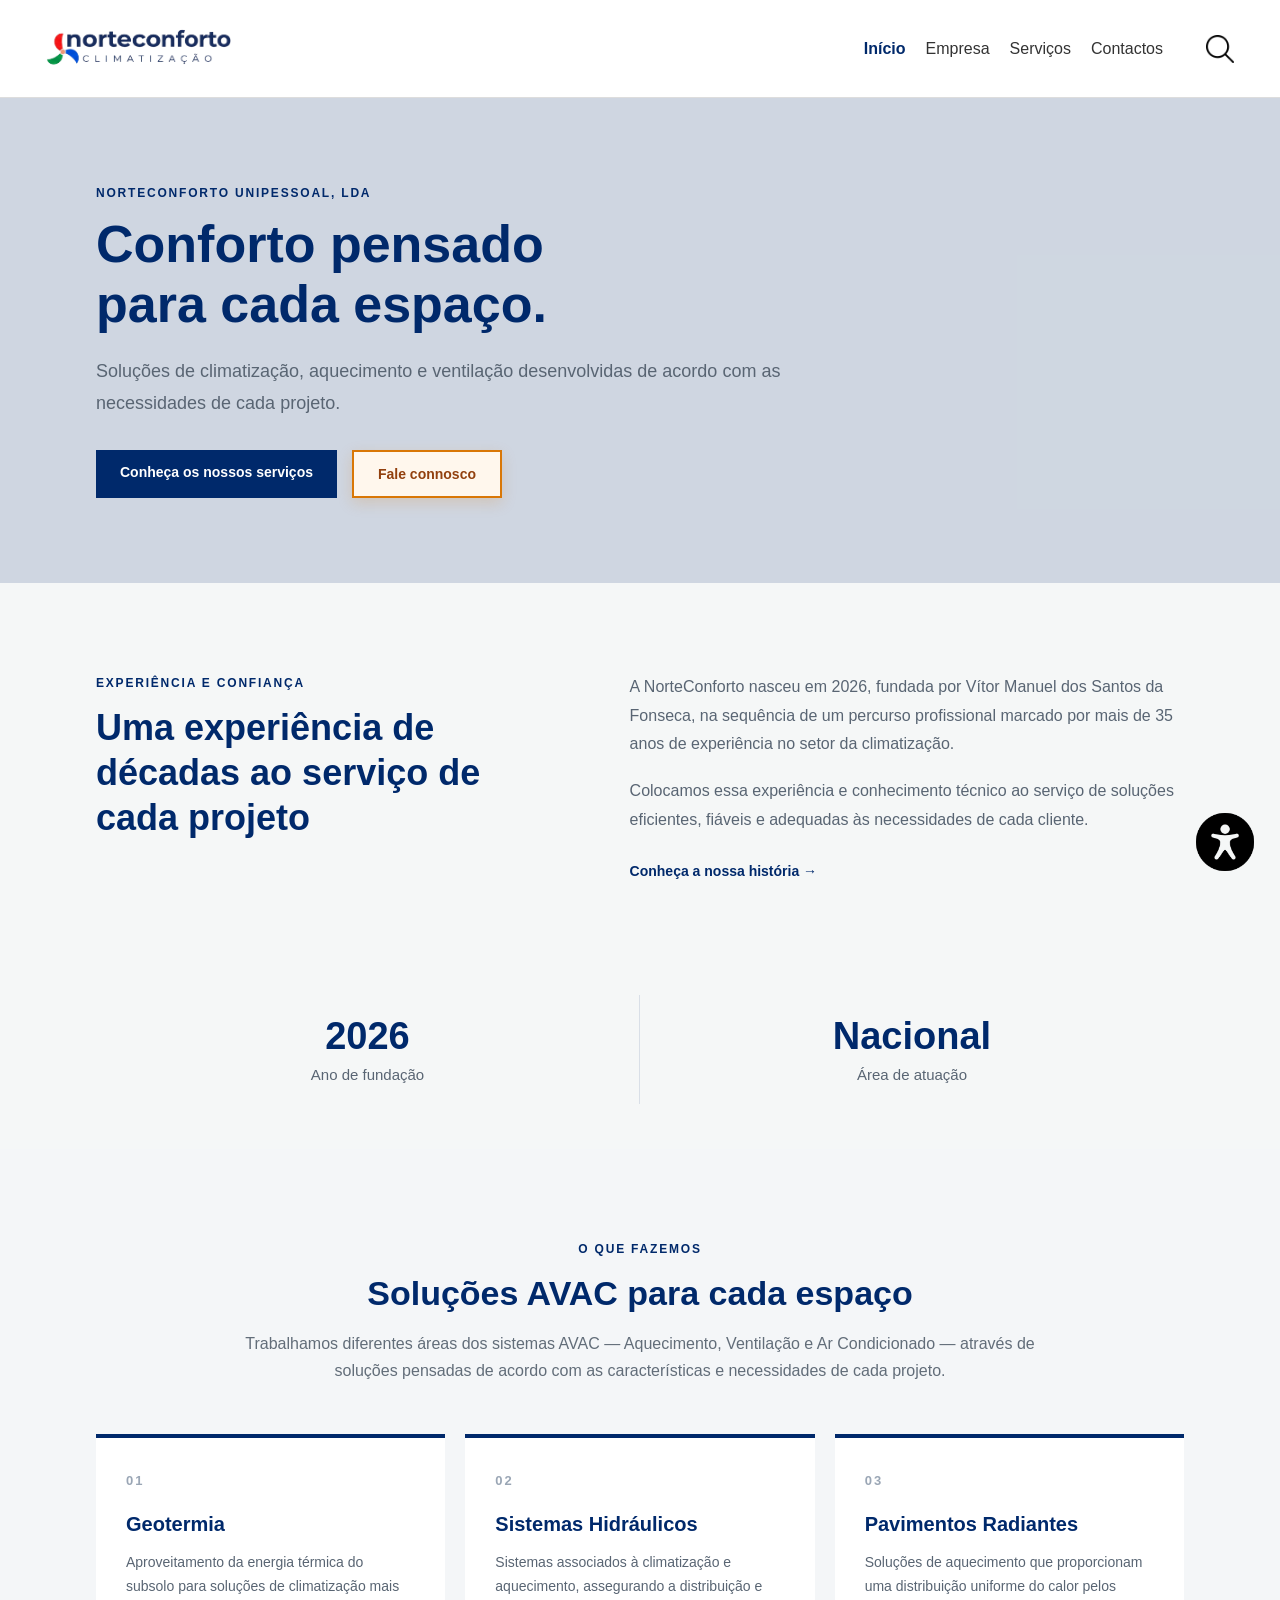
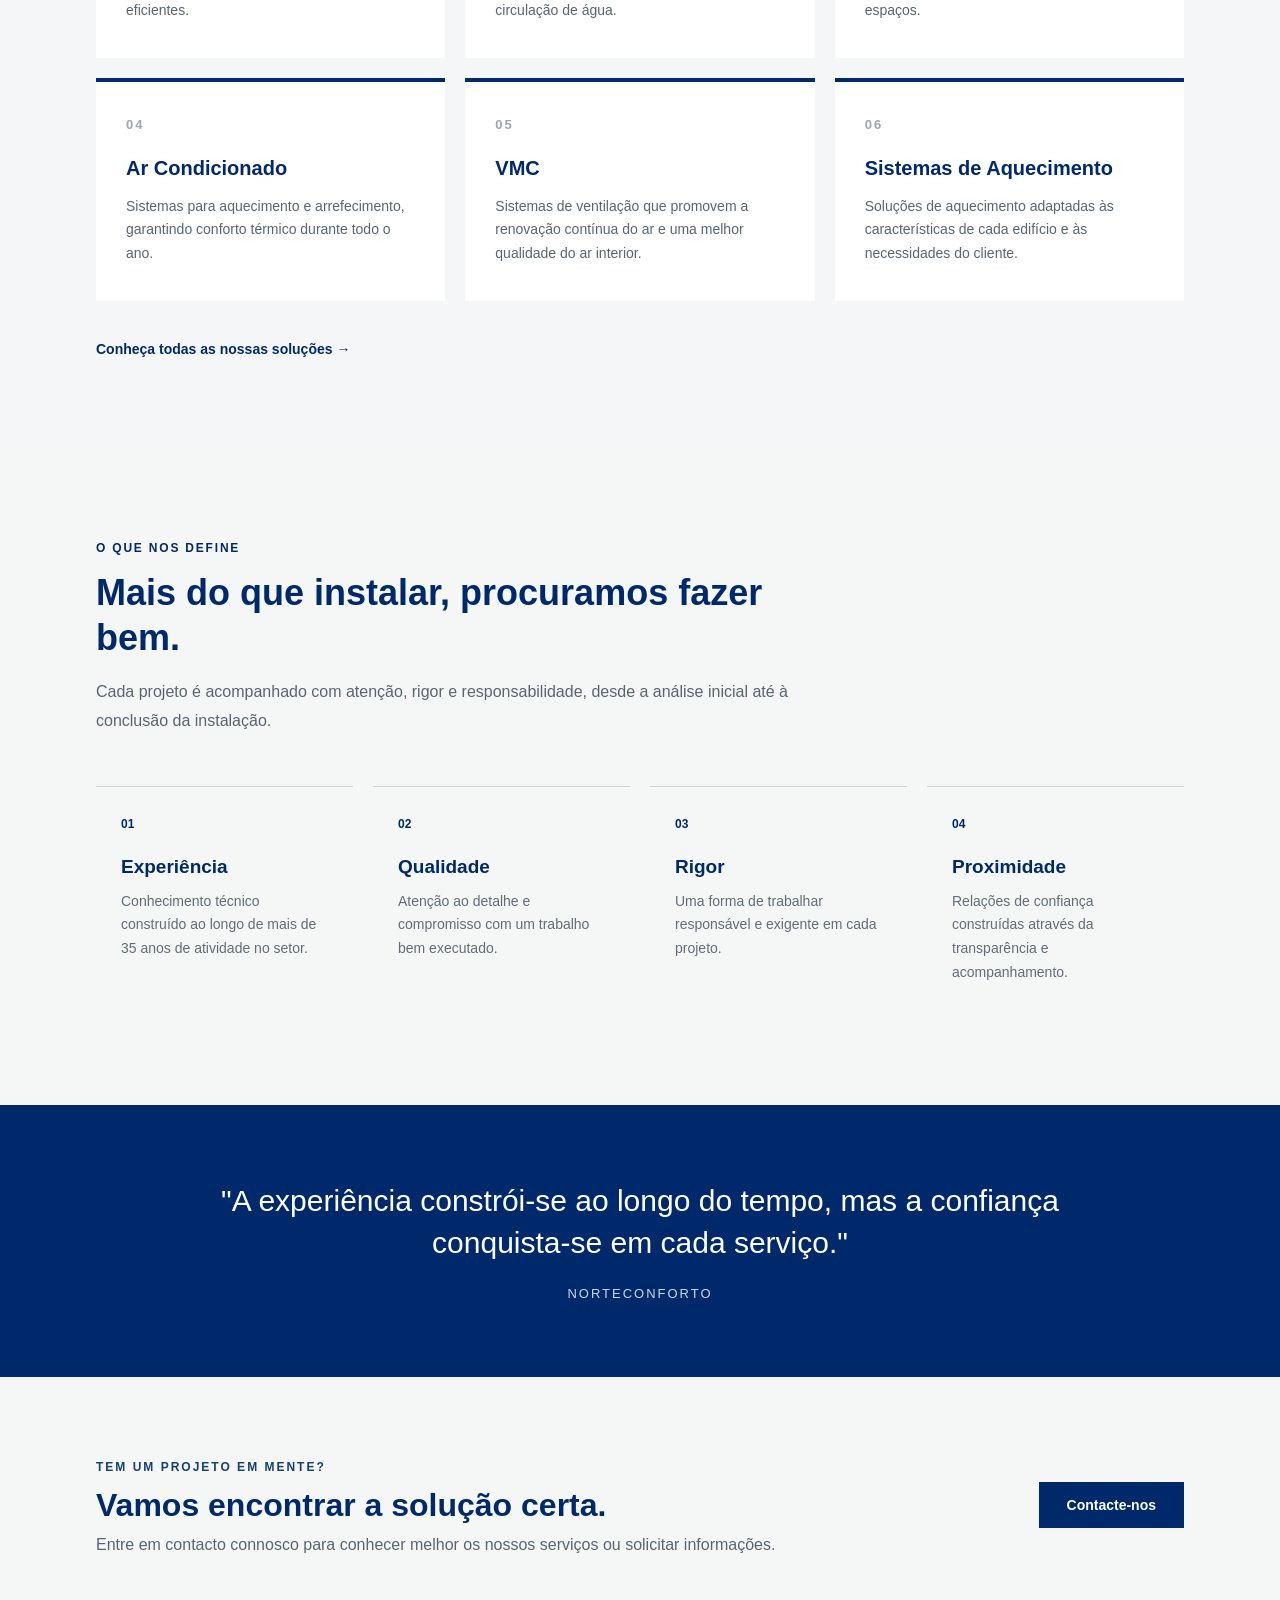
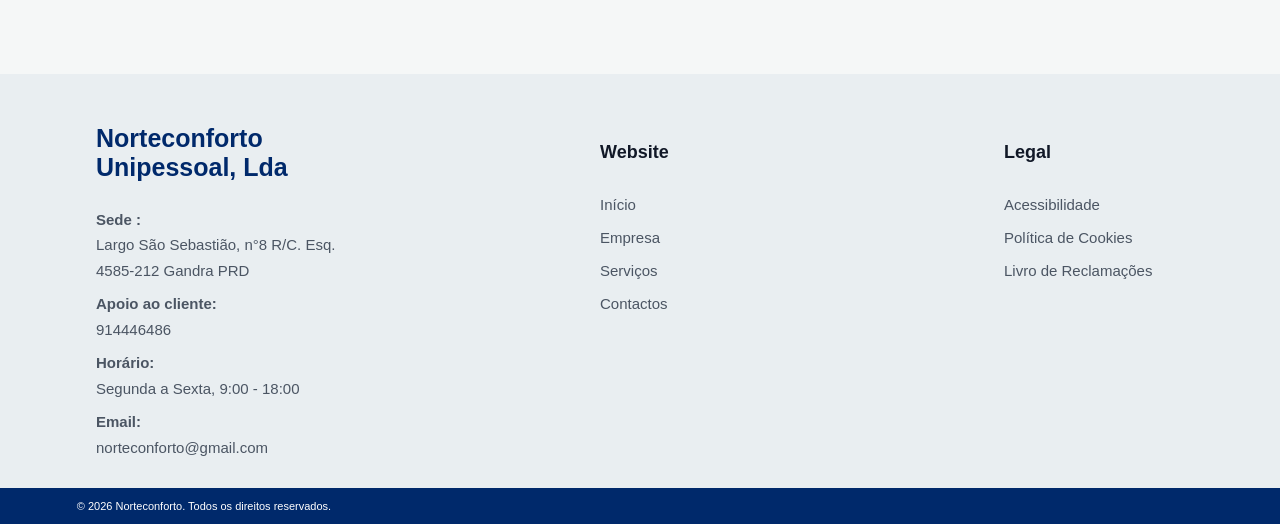
==== commit 045130fe: "Add files via upload" ====
--- a/index.html
+++ b/index.html
@@ -29,8 +29,6 @@
             <a href="index.html" class="ativo">Início</a>
             <a href="html/empresa.html">Empresa</a>
             <a href="html/servicos.html">Serviços</a>
-            <a href="html/portfolio.html">Portfólio</a>
-            <a href="html/parceiros.html">Parceiros</a>
             <a href="html/contactos.html">Contactos</a>
         </nav>
 
@@ -456,8 +454,6 @@
                 <a href="../index.html">Início</a>
                 <a href="../html/empresa.html">Empresa</a>
                 <a href="../html/servicos.html">Serviços</a>
-                <a href="../html/portfolio.html">Portfolio</a>
-                <a href="../html/parceiros.html">Parceiros</a>
                 <a href="../html/contactos.html">Contactos</a>
             </div>
 
--- a/css/base.css
+++ b/css/base.css
@@ -8,11 +8,17 @@
   transition: background-color 0.25s ease, color 0.25s ease;
 }
 
+*,
+*::before,
+*::after {
+  box-sizing: border-box;
+}
+
 /* header */
 
 header {
   display: flex;
-  justify-content: space-between;
+  justify-content: flex-start;
   align-items: center;
   padding: 15px 40px;
   background-color: #fff;
@@ -23,6 +29,19 @@
   align-items: center;
 }
 
+.header-actions {
+  display: flex;
+  align-items: center;
+  gap: 8px;
+  order: 3;
+  margin-left: 12px;
+}
+
+header nav {
+  order: 2;
+  margin-left: auto;
+}
+
 /* garante espaçamento igual entre links */
 header nav a {
   margin: 0 10px;
@@ -30,7 +49,7 @@
 
 /* botão da lupa */
 #searchHeaderBtn {
-  margin-left: 10px;
+  margin-left: 0;
   background: transparent;
   border: none;
   cursor: pointer;
@@ -65,6 +84,26 @@
   margin: 0 10px;
   text-decoration: none;
   color: #333;
+}
+
+.menu-toggle {
+  display: none;
+  width: 44px;
+  height: 44px;
+  padding: 9px;
+  border: 1px solid #ccd3d9;
+  background: transparent;
+  color: #00296B;
+  cursor: pointer;
+}
+
+.menu-toggle span {
+  display: block;
+  width: 24px;
+  height: 2px;
+  margin: 5px auto;
+  background: currentColor;
+  transition: transform 0.2s ease, opacity 0.2s ease;
 }
 
 /* pagina ativa */
@@ -215,6 +254,100 @@
   margin: 0;
 }
 
+@media (max-width: 700px) {
+  header {
+    position: relative;
+    padding: 12px 5%;
+  }
+
+  .logo img {
+    width: 145px;
+    height: auto;
+  }
+
+  .menu-toggle {
+    display: block;
+    position: relative;
+    z-index: 2;
+  }
+
+  .header-actions {
+    order: 2;
+  }
+
+  header nav {
+    display: none;
+    position: absolute;
+    top: 100%;
+    left: 0;
+    right: 0;
+    z-index: 10;
+    padding: 12px 5% 16px;
+    background: #fff;
+    border-bottom: 1px solid #d9dfe7;
+    box-shadow: 0 10px 24px rgba(0, 41, 107, 0.1);
+    margin-left: 0;
+  }
+
+  header nav.menu-aberto {
+    display: flex;
+    flex-direction: column;
+    align-items: stretch;
+  }
+
+  header nav a,
+  nav a {
+    margin: 0;
+    padding: 13px 8px;
+    border-bottom: 1px solid #edf0f2;
+    font-size: 16px;
+  }
+
+  header nav a:last-child {
+    border-bottom: none;
+  }
+
+  .menu-toggle.menu-aberto span:nth-child(1) {
+    transform: translateY(7px) rotate(45deg);
+  }
+
+  .menu-toggle.menu-aberto span:nth-child(2) {
+    opacity: 0;
+  }
+
+  .menu-toggle.menu-aberto span:nth-child(3) {
+    transform: translateY(-7px) rotate(-45deg);
+  }
+
+  .footer-top {
+    width: 90%;
+    min-height: 0;
+    padding: 42px 0 30px;
+    flex-direction: column;
+    gap: 30px;
+  }
+
+  .footer-info,
+  .footer-links {
+    width: 100%;
+    max-width: none;
+    min-width: 0;
+  }
+
+  .footer-info h2,
+  .footer-links h3 {
+    margin-bottom: 14px;
+  }
+
+  .footer-links a {
+    line-height: 1.9;
+  }
+
+  .footer-bottom {
+    padding: 14px 5%;
+  }
+}
+
 /* Tema escuro global */
 
 body.dark-mode {
@@ -259,3 +392,19 @@
   background-color: #0b1218;
 }
 
+body.dark-mode .menu-toggle {
+  border-color: #48616f;
+  color: #8ed0f1;
+}
+
+@media (max-width: 700px) {
+  body.dark-mode header nav {
+    background: #15232e;
+    border-bottom-color: #2b4050;
+  }
+
+  body.dark-mode header nav a {
+    border-bottom-color: #2b4050;
+  }
+}
+
--- a/css/acessibilidade.css
+++ b/css/acessibilidade.css
@@ -540,4 +540,21 @@
   body * {
     transition-duration: 0.01ms !important;
   }
+}
+
+@media (max-width: 600px) {
+  #acPanel {
+    width: 100%;
+    padding: 18px 16px;
+  }
+
+  #acBtn {
+    right: 12px;
+    bottom: 12px;
+  }
+
+  #acBtn img {
+    width: 58px;
+    height: 58px;
+  }
 }
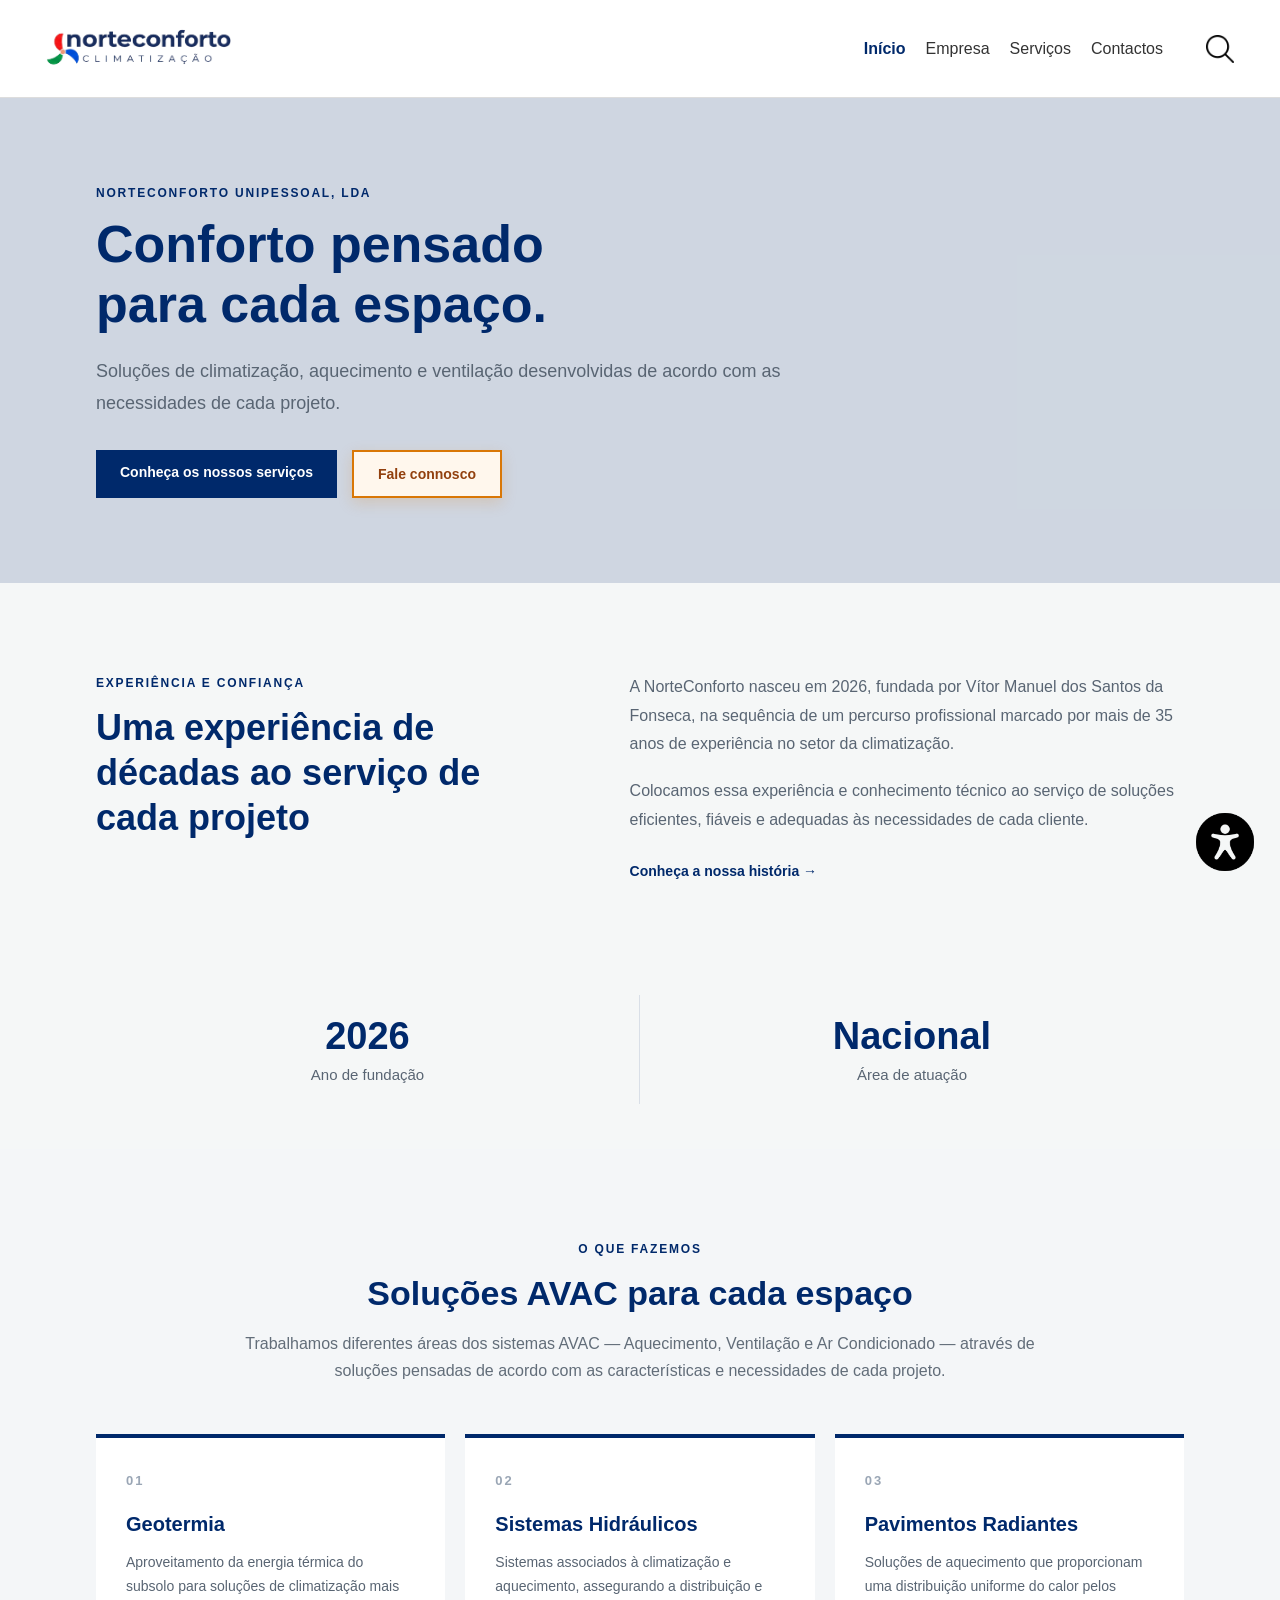
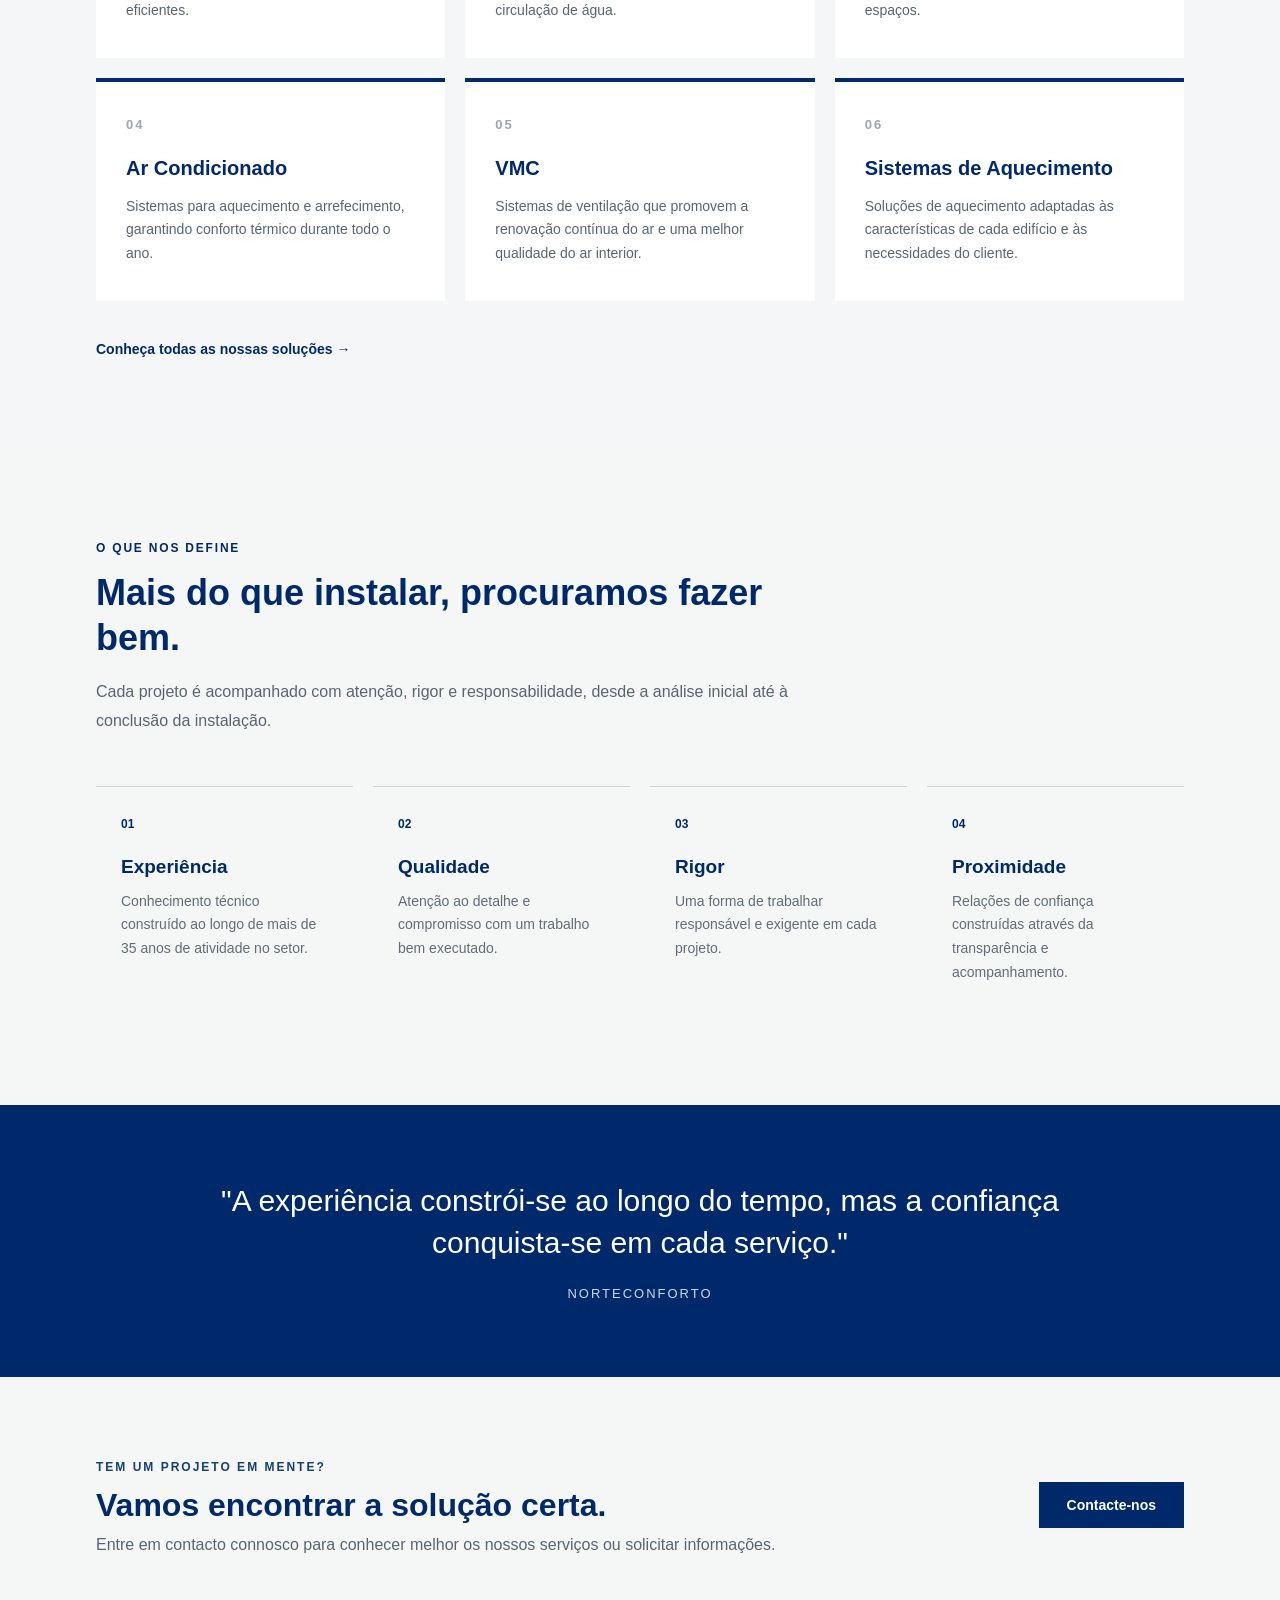
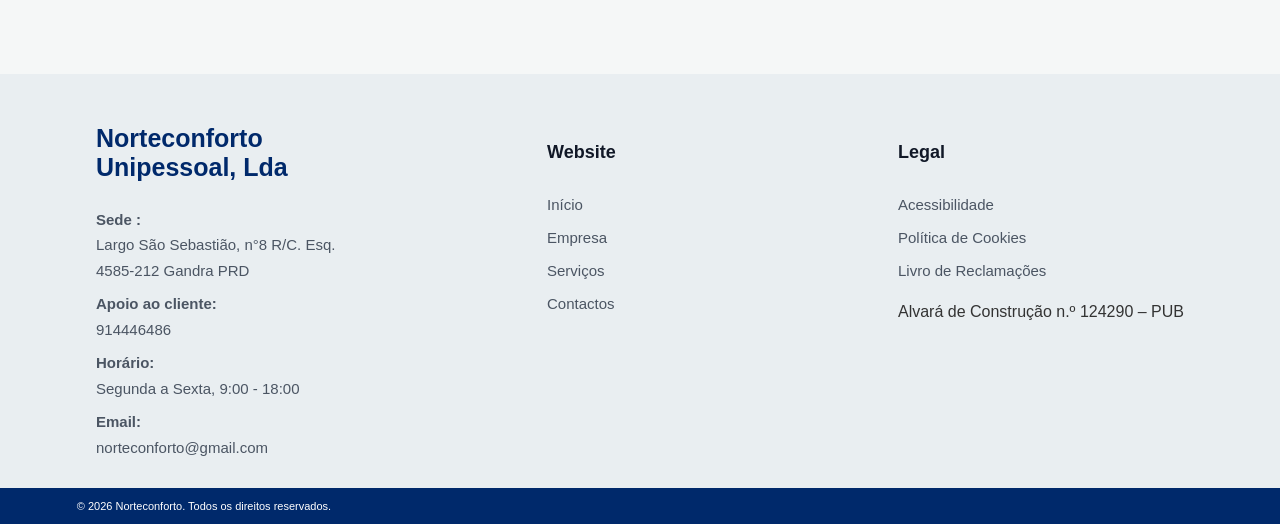
==== commit 4db39f86: "Fix HTML encoding issues in index.html" ====
--- a/index.html
+++ b/index.html
@@ -6,6 +6,8 @@
     <meta name="viewport" content="width=device-width, initial-scale=1.0">
 
     <title>Norteconforto | Conforto pensado para cada espaço</title>
+
+    <link rel="icon" type="image/png" href="img/logotipo.png">
 
     <link rel="stylesheet" href="css/base.css">
     <link rel="stylesheet" href="css/index.css">
@@ -457,12 +459,13 @@
                 <a href="../html/contactos.html">Contactos</a>
             </div>
 
-            <div class="footer-links">
-                <h3>Legal</h3>
-                <a href="../html/acessibilidade.html">Acessibilidade</a>
-                <a href="../html/politica_cookies.html">Política de Cookies</a>
-                <a href="https://www.livroreclamacoes.pt">Livro de Reclamações</a>
-            </div>
+       <div class="footer-links">
+    <h3>Legal</h3>
+    <a href="../html/acessibilidade.html">Acessibilidade</a>
+    <a href="../html/politica_cookies.html">Política de Cookies</a>
+    <a href="https://www.livroreclamacoes.pt">Livro de Reclamações</a>
+    <p>Alvará de Construção n.º 124290 – PUB</p>
+</div>
         </div>
 
         <div class="footer-bottom">
@@ -515,4 +518,4 @@
 
 </body>
 
-</html>+</html>
